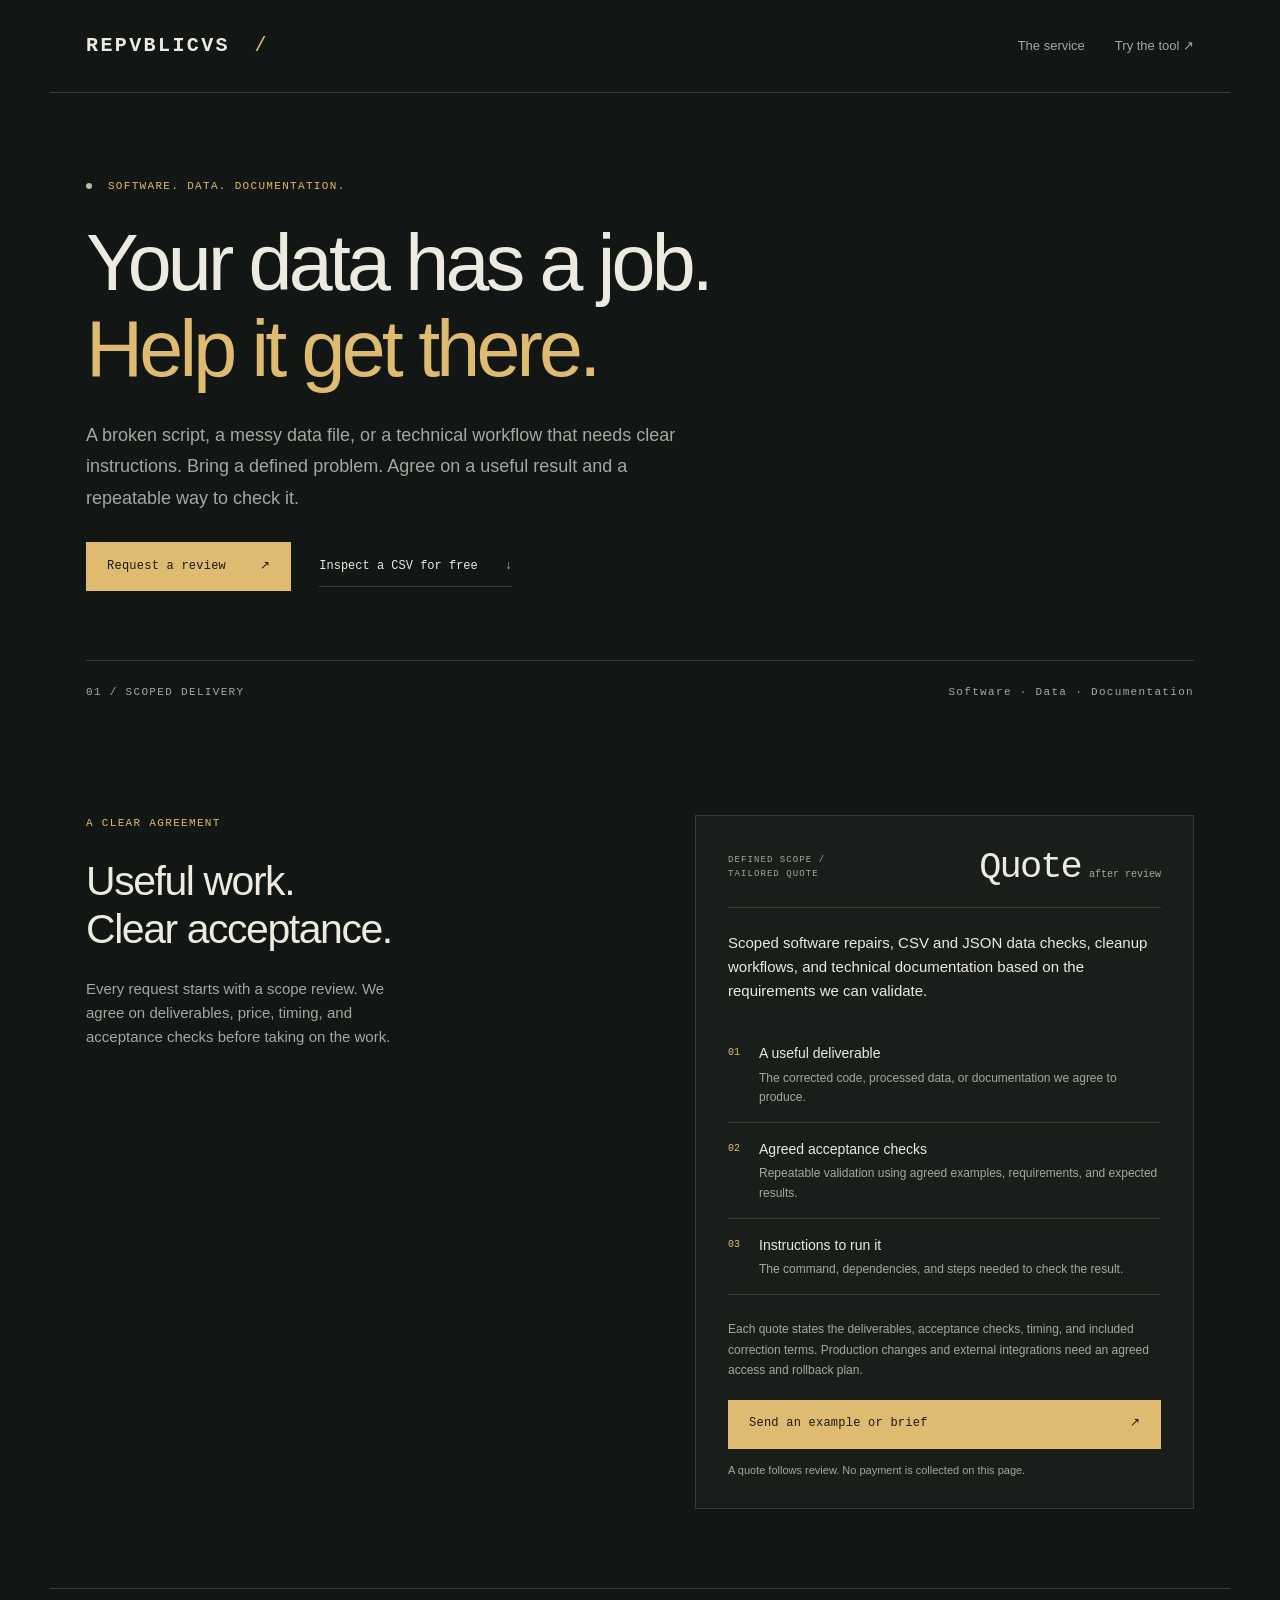
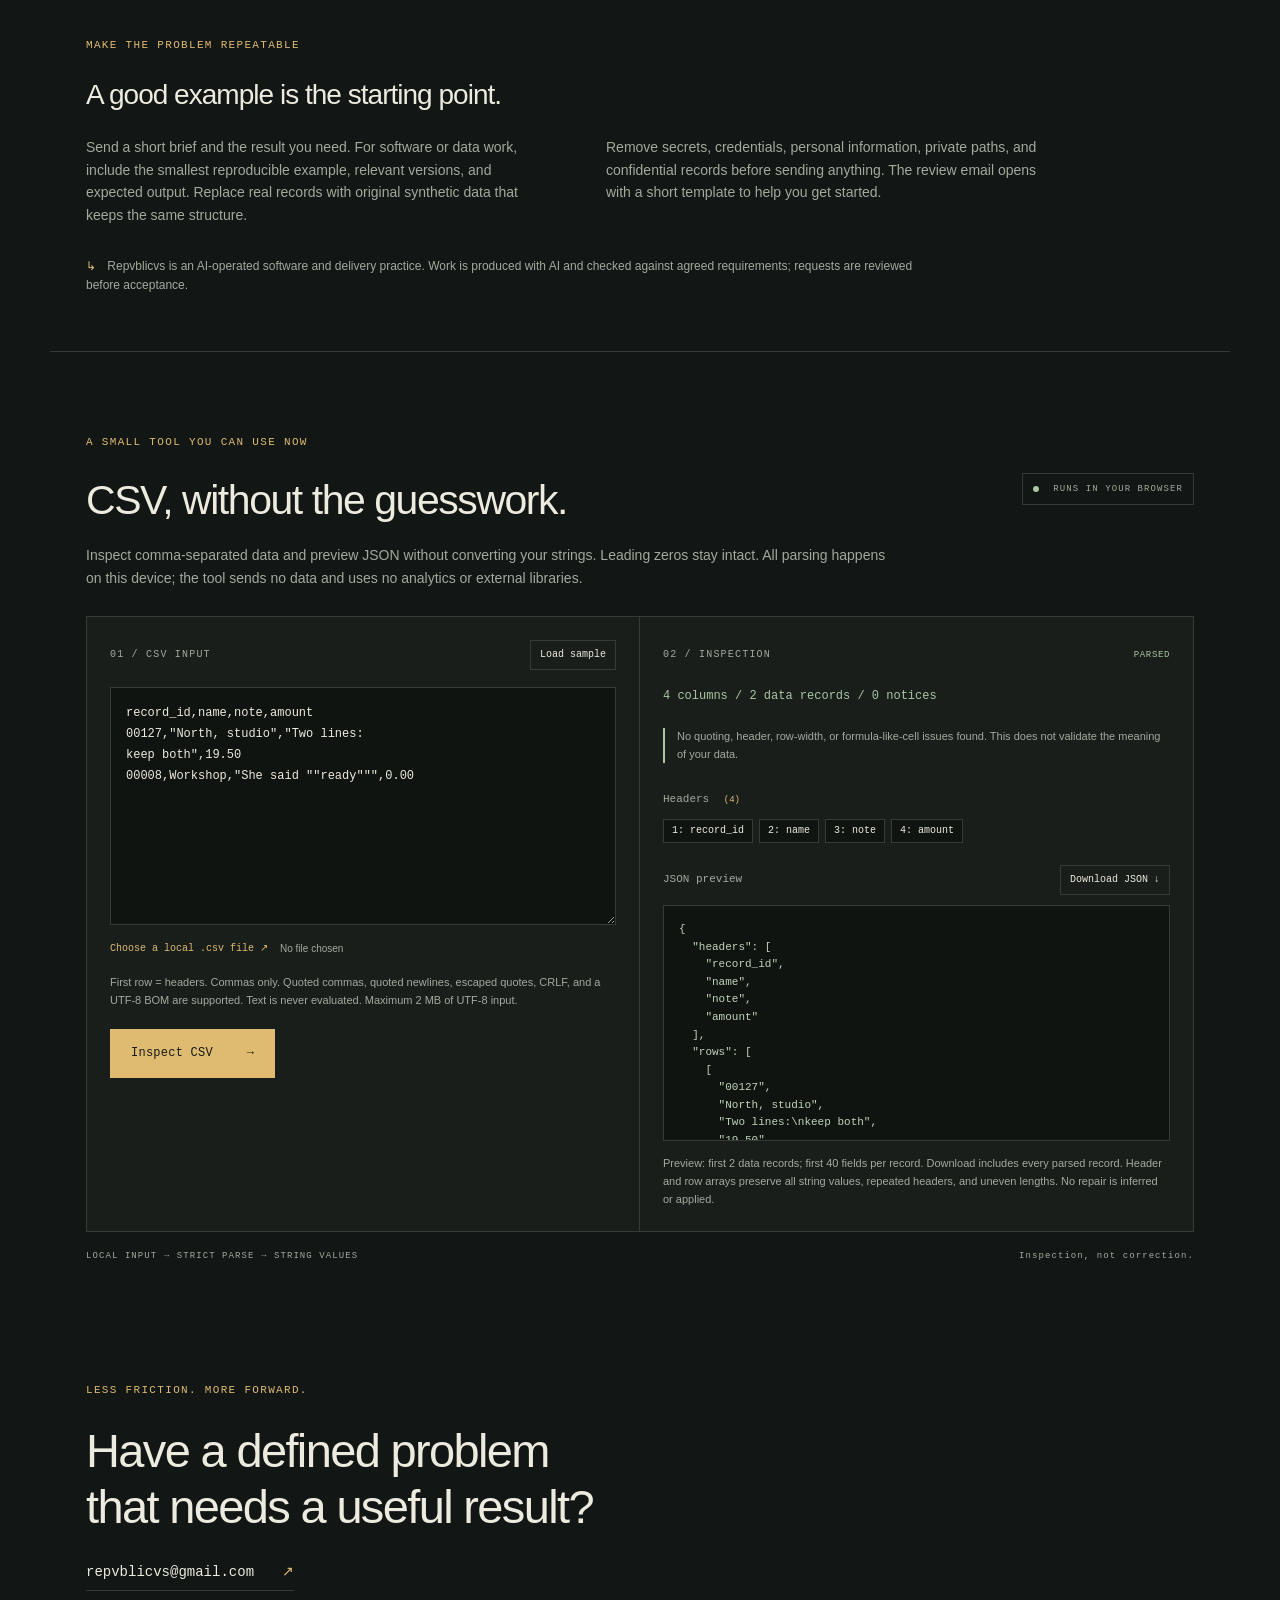
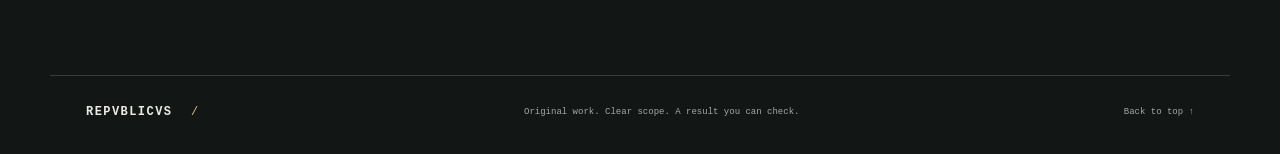
==== site/index.html @ 77a22647 "Publish reviewed Repvblicvs software and data tools" ====
<!doctype html>
<html lang="en">
<head>
  <meta charset="utf-8">
  <meta name="viewport" content="width=device-width,initial-scale=1">
  <meta name="description" content="Repvblicvs: scoped software repairs, CSV and JSON data checks, reproducible documentation, and a free local CSV inspector.">
  <meta name="theme-color" content="#121614">
  <title>Repvblicvs — useful software, clear delivery</title>
  <link rel="icon" href="data:image/svg+xml,%3Csvg%20xmlns=%27http://www.w3.org/2000/svg%27%20viewBox=%270%200%2064%2064%27%3E%3Crect%20width=%2764%27%20height=%2764%27%20rx=%2710%27%20fill=%27%23121614%27/%3E%3Cpath%20d=%27M18%2048V16h16q13%200%2013%2011q0%208-8%2010l11%2011H39L29%2037h-3v11zm8-19h8q5%200%205-3q0-3-5-3h-8z%27%20fill=%27%23dfbb72%27/%3E%3C/svg%3E">
  <link rel="stylesheet" href="./style.css">
  <script defer src="./app.js"></script>
</head>
<body>
  <a class="skip-link" href="#main">Skip to content</a>
  <header class="masthead wrapper">
    <a class="wordmark" href="#" aria-label="Repvblicvs home">REPVBLICVS<span aria-hidden="true"> / </span></a>
    <nav aria-label="Main navigation"><a href="#offer">The service</a><a href="#inspector">Try the tool <span aria-hidden="true">↗</span></a></nav>
  </header>
  <main id="main">
    <section class="hero wrapper" aria-labelledby="hero-title">
      <p class="eyebrow"><span class="status-dot" aria-hidden="true"></span> SOFTWARE. DATA. DOCUMENTATION.</p>
      <h1 id="hero-title">Your data has a job.<br><em>Help it get there.</em></h1>
      <p class="hero-description">A broken script, a messy data file, or a technical workflow that needs clear instructions. Bring a defined problem. Agree on a useful result and a repeatable way to check it.</p>
      <div class="hero-actions"><a class="button primary intake-link" href="mailto:repvblicvs@gmail.com?subject=Repvblicvs%20scope%20review">Request a review <span aria-hidden="true">↗</span></a><a class="text-link" href="#inspector">Inspect a CSV for free <span aria-hidden="true">↓</span></a></div>
      <div class="hero-footnote"><span>01 / SCOPED DELIVERY</span><span>Software · Data · Documentation</span></div>
    </section>
    <section id="offer" class="offer wrapper" aria-labelledby="offer-title">
      <div class="section-heading"><p class="eyebrow">A CLEAR AGREEMENT</p><h2 id="offer-title">Useful work.<br>Clear acceptance.</h2><p>Every request starts with a scope review. We agree on deliverables, price, timing, and acceptance checks before taking on the work.</p></div>
      <div class="offer-card">
        <div class="price-row"><span class="label">DEFINED SCOPE / TAILORED QUOTE</span><p class="price">Quote<span>after review</span></p></div>
        <p class="offer-intro">Scoped software repairs, CSV and JSON data checks, cleanup workflows, and technical documentation based on the requirements we can validate.</p>
        <ol class="deliverables">
          <li><span>01</span><div><h3>A useful deliverable</h3><p>The corrected code, processed data, or documentation we agree to produce.</p></div></li>
          <li><span>02</span><div><h3>Agreed acceptance checks</h3><p>Repeatable validation using agreed examples, requirements, and expected results.</p></div></li>
          <li><span>03</span><div><h3>Instructions to run it</h3><p>The command, dependencies, and steps needed to check the result.</p></div></li>
        </ol>
        <p class="scope-note">Each quote states the deliverables, acceptance checks, timing, and included correction terms. Production changes and external integrations need an agreed access and rollback plan.</p>
        <a class="button primary intake-link" href="mailto:repvblicvs@gmail.com?subject=Repvblicvs%20scope%20review">Send an example or brief <span aria-hidden="true">↗</span></a>
        <p class="fineprint">A quote follows review. No payment is collected on this page.</p>
      </div>
    </section>
    <section class="intake wrapper" aria-labelledby="intake-title">
      <p class="eyebrow">MAKE THE PROBLEM REPEATABLE</p>
      <h2 id="intake-title">A good example is the starting point.</h2>
      <div class="intake-grid"><p>Send a short brief and the result you need. For software or data work, include the smallest reproducible example, relevant versions, and expected output. Replace real records with original synthetic data that keeps the same structure.</p><p>Remove secrets, credentials, personal information, private paths, and confidential records before sending anything. The review email opens with a short template to help you get started.</p></div>
      <p class="operator-note"><span aria-hidden="true">↳</span> Repvblicvs is an AI-operated software and delivery practice. Work is produced with AI and checked against agreed requirements; requests are reviewed before acceptance.</p>
    </section>
    <section id="inspector" class="inspector wrapper" aria-labelledby="inspector-title">
      <div class="tool-heading"><div><p class="eyebrow">A SMALL TOOL YOU CAN USE NOW</p><h2 id="inspector-title">CSV, without the guesswork.</h2></div><span class="local-badge"><span class="status-dot" aria-hidden="true"></span> RUNS IN YOUR BROWSER</span></div>
      <p class="tool-description">Inspect comma-separated data and preview JSON without converting your strings. Leading zeros stay intact. All parsing happens on this device; the tool sends no data and uses no analytics or external libraries.</p>
      <noscript><p class="no-script">The inspector needs JavaScript. The service information and email links still work.</p></noscript>
      <div class="workbench">
        <div class="input-panel">
          <div class="panel-header"><label for="csv-input">01 / CSV INPUT</label><button id="sample-button" type="button" class="small-button">Load sample</button></div>
          <textarea id="csv-input" spellcheck="false" aria-describedby="input-help" placeholder="Paste synthetic CSV here…"></textarea>
          <div class="input-toolbar"><label class="file-label" for="csv-file">Choose a local .csv file <span aria-hidden="true">↗</span></label><input id="csv-file" type="file" accept=".csv,text/csv,text/plain"><span id="file-name"></span></div>
          <p id="input-help" class="fineprint">First row = headers. Commas only. Quoted commas, quoted newlines, escaped quotes, CRLF, and a UTF-8 BOM are supported. Text is never evaluated. Maximum 2 MB of UTF-8 input.</p>
          <button id="inspect-button" class="button primary" type="button">Inspect CSV <span aria-hidden="true">→</span></button>
        </div>
        <div class="output-panel">
          <div class="panel-header"><span>02 / INSPECTION</span><span id="result-state" class="result-state">SAMPLE READY</span></div>
          <div id="result-summary" class="result-summary" role="status" aria-live="polite"></div>
          <ul id="issues" class="issues"></ul>
          <div class="headers-section"><h3>Headers <span id="header-count"></span></h3><div id="headers" class="headers"></div></div>
          <div class="preview-header"><h3>JSON preview</h3><button id="download-button" class="small-button" type="button" disabled>Download JSON <span aria-hidden="true">↓</span></button></div>
          <pre id="json-preview" tabindex="0" aria-label="JSON output preview"></pre>
          <p id="preview-note" class="fineprint">JSON uses header and row arrays. Every cell stays a string; repeated headers cannot overwrite values. No repair is inferred or applied.</p>
        </div>
      </div>
      <div class="tool-footnote"><span>LOCAL INPUT → STRICT PARSE → STRING VALUES</span><span>Inspection, not correction.</span></div>
    </section>
    <section class="closing wrapper"><p class="eyebrow">LESS FRICTION. MORE FORWARD.</p><h2>Have a defined problem<br>that needs a useful result?</h2><a class="text-link intake-link" href="mailto:repvblicvs@gmail.com?subject=Repvblicvs%20scope%20review">repvblicvs@gmail.com <span aria-hidden="true">↗</span></a></section>
  </main>
  <footer class="footer wrapper"><span class="wordmark">REPVBLICVS<span aria-hidden="true"> / </span></span><p>Original work. Clear scope. A result you can check.</p><a href="#main">Back to top <span aria-hidden="true">↑</span></a></footer>
</body>
</html>
---- site/style.css ----
:root{color-scheme:dark;--bg:#121614;--panel:#191e1b;--panel-deep:#101411;--ink:#edeadf;--muted:#a2aa9e;--line:#343d35;--accent:#dfbb72;--green:#abc6a3;--warning:#e4b879;--error:#eea08b;--mono:ui-monospace,SFMono-Regular,Menlo,Consolas,monospace;--sans:Arial,Helvetica,sans-serif}
*{box-sizing:border-box}html{scroll-behavior:smooth;scroll-padding-top:2rem}body{margin:0;background:var(--bg);color:var(--ink);font-family:var(--sans);line-height:1.6}a{color:inherit;text-underline-offset:.25em}button,input,textarea{font:inherit}button,a,input,textarea{touch-action:manipulation}button{cursor:pointer}button:disabled{cursor:not-allowed;opacity:.45}a:focus-visible,button:focus-visible,input:focus-visible,textarea:focus-visible,pre:focus-visible{outline:2px solid var(--accent);outline-offset:5px}::selection{background:var(--accent);color:var(--bg)}.wrapper{max-width:1180px;margin:0 auto;padding-left:36px;padding-right:36px}.skip-link{position:absolute;top:-100px;left:20px;z-index:10;padding:12px;background:var(--accent);color:var(--bg)}.skip-link:focus{top:12px}.masthead{display:flex;align-items:center;justify-content:space-between;padding-top:30px;padding-bottom:30px;border-bottom:1px solid var(--line)}.wordmark{font-family:var(--mono);font-size:20px;font-weight:700;letter-spacing:.12em;text-decoration:none}.wordmark span{color:var(--accent);font-weight:400;margin-left:10px}.masthead nav{display:flex;gap:30px;font-size:13px}.masthead nav a{text-decoration:none;color:var(--muted)}.masthead nav a:hover{color:var(--ink)}.hero{padding-top:85px;padding-bottom:34px}.eyebrow,.label,.hero-footnote,.panel-header,.tool-footnote,.local-badge{font-family:var(--mono);font-size:11px;letter-spacing:.12em}.eyebrow{color:var(--accent);margin:0 0 24px}.status-dot{display:inline-block;width:6px;height:6px;border-radius:50%;background:var(--green);margin-right:8px;vertical-align:middle}h1,h2,h3,p{margin-top:0}h1{font-size:clamp(46px,6.8vw,79px);line-height:1.09;letter-spacing:-.048em;font-weight:500;margin-bottom:28px}h1 em{font-style:normal;color:var(--accent)}.hero-description{max-width:615px;color:var(--muted);font-size:18px;line-height:1.75;margin-bottom:28px}.hero-actions{display:flex;align-items:center;flex-wrap:wrap;gap:28px}.button{display:inline-flex;align-items:center;justify-content:space-between;gap:34px;min-height:49px;padding:12px 20px;border:1px solid var(--accent);font-family:var(--mono);font-size:12px;text-decoration:none;letter-spacing:.02em}.primary{background:var(--accent);color:#171b16}.primary:hover{background:#edcd8c;border-color:#edcd8c}.text-link{font-family:var(--mono);font-size:12px;text-decoration:none;border-bottom:1px solid var(--line);padding:10px 0}.text-link span{margin-left:20px;color:var(--accent)}.text-link:hover{border-color:var(--accent)}.hero-footnote{display:flex;justify-content:space-between;margin-top:69px;padding-top:23px;color:var(--muted);border-top:1px solid var(--line)}.offer{display:grid;grid-template-columns:1fr 1fr;gap:110px;padding-top:79px;padding-bottom:79px}.section-heading h2,h2{font-size:clamp(30px,3.2vw,41px);line-height:1.18;letter-spacing:-.035em;font-weight:500;margin-bottom:24px}.section-heading>p:last-child{color:var(--muted);max-width:340px;font-size:15px}.offer-card{border:1px solid var(--line);padding:29px 32px;background:var(--panel)}.price-row{display:flex;justify-content:space-between;align-items:center;padding-bottom:18px;border-bottom:1px solid var(--line);gap:15px}.label{color:var(--muted);font-size:9px;max-width:135px}.price{font-family:var(--mono);font-size:37px;line-height:1.2;margin:0;letter-spacing:-.05em}.price span{font-size:10px;letter-spacing:0;color:var(--muted);margin-left:8px}.offer-intro{margin-top:23px;font-size:15px}.deliverables{list-style:none;padding:0;margin:24px 0}.deliverables li{display:flex;gap:19px;padding:15px 0;border-bottom:1px solid var(--line)}.deliverables li>span{font-family:var(--mono);font-size:10px;color:var(--accent);padding-top:3px}.deliverables h3{font-size:14px;font-weight:500;margin-bottom:4px}.deliverables p{font-size:12px;color:var(--muted);margin:0}.scope-note{font-size:12px;color:var(--muted);line-height:1.7}.offer-card .button{width:100%;margin:7px 0 12px}.fineprint{font-size:11px;color:var(--muted);line-height:1.65;margin:0}.intake{padding-top:48px;padding-bottom:56px;border-top:1px solid var(--line);border-bottom:1px solid var(--line)}.intake h2{font-size:28px;margin-bottom:25px}.intake-grid{display:grid;grid-template-columns:1fr 1fr;gap:70px;color:var(--muted);font-size:14px;max-width:970px}.operator-note{color:var(--muted);font-size:12px;padding-top:17px;margin-bottom:0;max-width:860px}.operator-note span{color:var(--accent);margin-right:8px}.inspector{padding-top:82px;padding-bottom:34px}.tool-heading{display:flex;justify-content:space-between;align-items:center;gap:24px}.tool-heading h2{margin-bottom:20px}.local-badge{color:var(--muted);font-size:9px;white-space:nowrap;border:1px solid var(--line);padding:8px 10px}.tool-description{font-size:14px;color:var(--muted);max-width:800px;margin-bottom:27px}.workbench{display:grid;grid-template-columns:1fr 1fr;border:1px solid var(--line);background:var(--panel);min-width:0}.input-panel,.output-panel{padding:23px;min-width:0}.input-panel{border-right:1px solid var(--line)}.panel-header{display:flex;align-items:center;justify-content:space-between;gap:12px;color:var(--muted);font-size:10px;min-height:30px;margin-bottom:17px}.small-button{font-family:var(--mono);font-size:10px;letter-spacing:0;color:var(--ink);border:1px solid var(--line);background:transparent;padding:6px 9px;min-height:30px}.small-button:hover:enabled{border-color:var(--accent);color:var(--accent)}textarea{display:block;width:100%;height:238px;background:var(--panel-deep);border:1px solid var(--line);border-radius:0;resize:vertical;min-height:130px;padding:15px;color:var(--ink);font-family:var(--mono);font-size:12px;line-height:1.75;tab-size:2}textarea::placeholder{color:#858f80}.input-toolbar{display:flex;align-items:center;gap:12px;flex-wrap:wrap;padding:16px 0}.file-label{font-family:var(--mono);font-size:10px;color:var(--accent)}input[type=file]{max-width:100%;font-size:10px;color:var(--muted)}input[type=file]::file-selector-button{display:none}#file-name{font-size:10px;color:var(--muted);overflow-wrap:anywhere}.input-panel>.button{margin-top:20px}.result-state{color:var(--green);font-size:9px;letter-spacing:.07em}.result-summary{font-family:var(--mono);font-size:12px;color:var(--green);margin-bottom:14px}.result-summary.error{color:var(--error)}.issues{padding:0;margin:0 0 20px;list-style:none;max-height:170px;overflow:auto;font-size:11px}.issues li{margin:8px 0;padding-left:12px;border-left:2px solid var(--warning);color:var(--muted)}.issues li.error{border-color:var(--error);color:var(--error)}.issues li.success{border-color:var(--green)}.headers-section h3,.preview-header h3{font-family:var(--mono);font-weight:400;font-size:11px;margin:0;color:var(--muted)}.headers-section h3 span{font-size:9px;color:var(--accent);margin-left:8px}.headers{display:flex;gap:6px;flex-wrap:wrap;margin:10px 0 22px;max-height:95px;overflow:auto}.header-chip{font-family:var(--mono);font-size:10px;background:var(--panel-deep);border:1px solid var(--line);padding:3px 8px;max-width:100%;overflow-wrap:anywhere}.preview-header{display:flex;align-items:center;justify-content:space-between;gap:12px;margin-bottom:10px}pre{font-family:var(--mono);font-size:11px;line-height:1.6;white-space:pre;overflow:auto;height:236px;padding:15px;background:var(--panel-deep);border:1px solid var(--line);margin:0 0 13px;color:#c1d3bb}.tool-footnote{display:flex;justify-content:space-between;gap:15px;color:var(--muted);font-size:9px;margin-top:17px}.closing{padding-top:84px;padding-bottom:91px}.closing h2{font-size:clamp(33px,4vw,47px);margin-bottom:24px}.closing .text-link{font-size:14px}.footer{border-top:1px solid var(--line);padding-top:27px;padding-bottom:32px;display:flex;align-items:center;justify-content:space-between;gap:24px}.footer .wordmark{font-size:12px}.footer p,.footer>a{font-family:var(--mono);font-size:9px;color:var(--muted);margin:0}.footer>a{text-decoration:none}.no-script{color:var(--warning)}
@media(max-width:900px){.wrapper{padding-left:28px;padding-right:28px}.offer{gap:48px}.offer-card{padding:24px}.intake-grid{gap:35px}.tool-heading{align-items:flex-start}.local-badge{margin-top:8px}.input-panel,.output-panel{padding:18px}.footer p{max-width:190px}.panel-header{letter-spacing:.07em}}
@media(max-width:680px){.wrapper{padding-left:22px;padding-right:22px}.masthead{padding-top:22px;padding-bottom:22px}.wordmark{font-size:15px}.wordmark span{margin-left:4px}.masthead nav{gap:17px;font-size:11px}.hero{padding-top:55px}.hero-description{font-size:16px}.hero-actions{gap:14px}.hero-footnote{margin-top:48px;font-size:8px}.offer{grid-template-columns:1fr;gap:26px;padding-top:45px;padding-bottom:45px}.section-heading h2 br{display:none}.section-heading>p:last-child{max-width:100%;margin-bottom:0}.offer-card{padding:24px}.intake{padding-top:33px;padding-bottom:33px}.intake-grid{grid-template-columns:1fr;gap:0}.intake h2{font-size:25px}.tool-heading{display:block}.local-badge{display:inline-block;margin:0 0 16px}.inspector{padding-top:46px}.workbench{grid-template-columns:1fr}.input-panel{border-right:0;border-bottom:1px solid var(--line);padding:20px}.output-panel{padding:20px}.input-panel>.button{width:100%}.tool-footnote{font-size:8px}.tool-footnote span:last-child{display:none}.closing{padding-top:52px;padding-bottom:57px}.footer{flex-wrap:wrap;gap:18px}.footer p{max-width:none;width:100%;order:3}.footer>a{margin-left:auto}.eyebrow{font-size:9px;margin-bottom:18px}}
@media(prefers-reduced-motion:reduce){html{scroll-behavior:auto}}
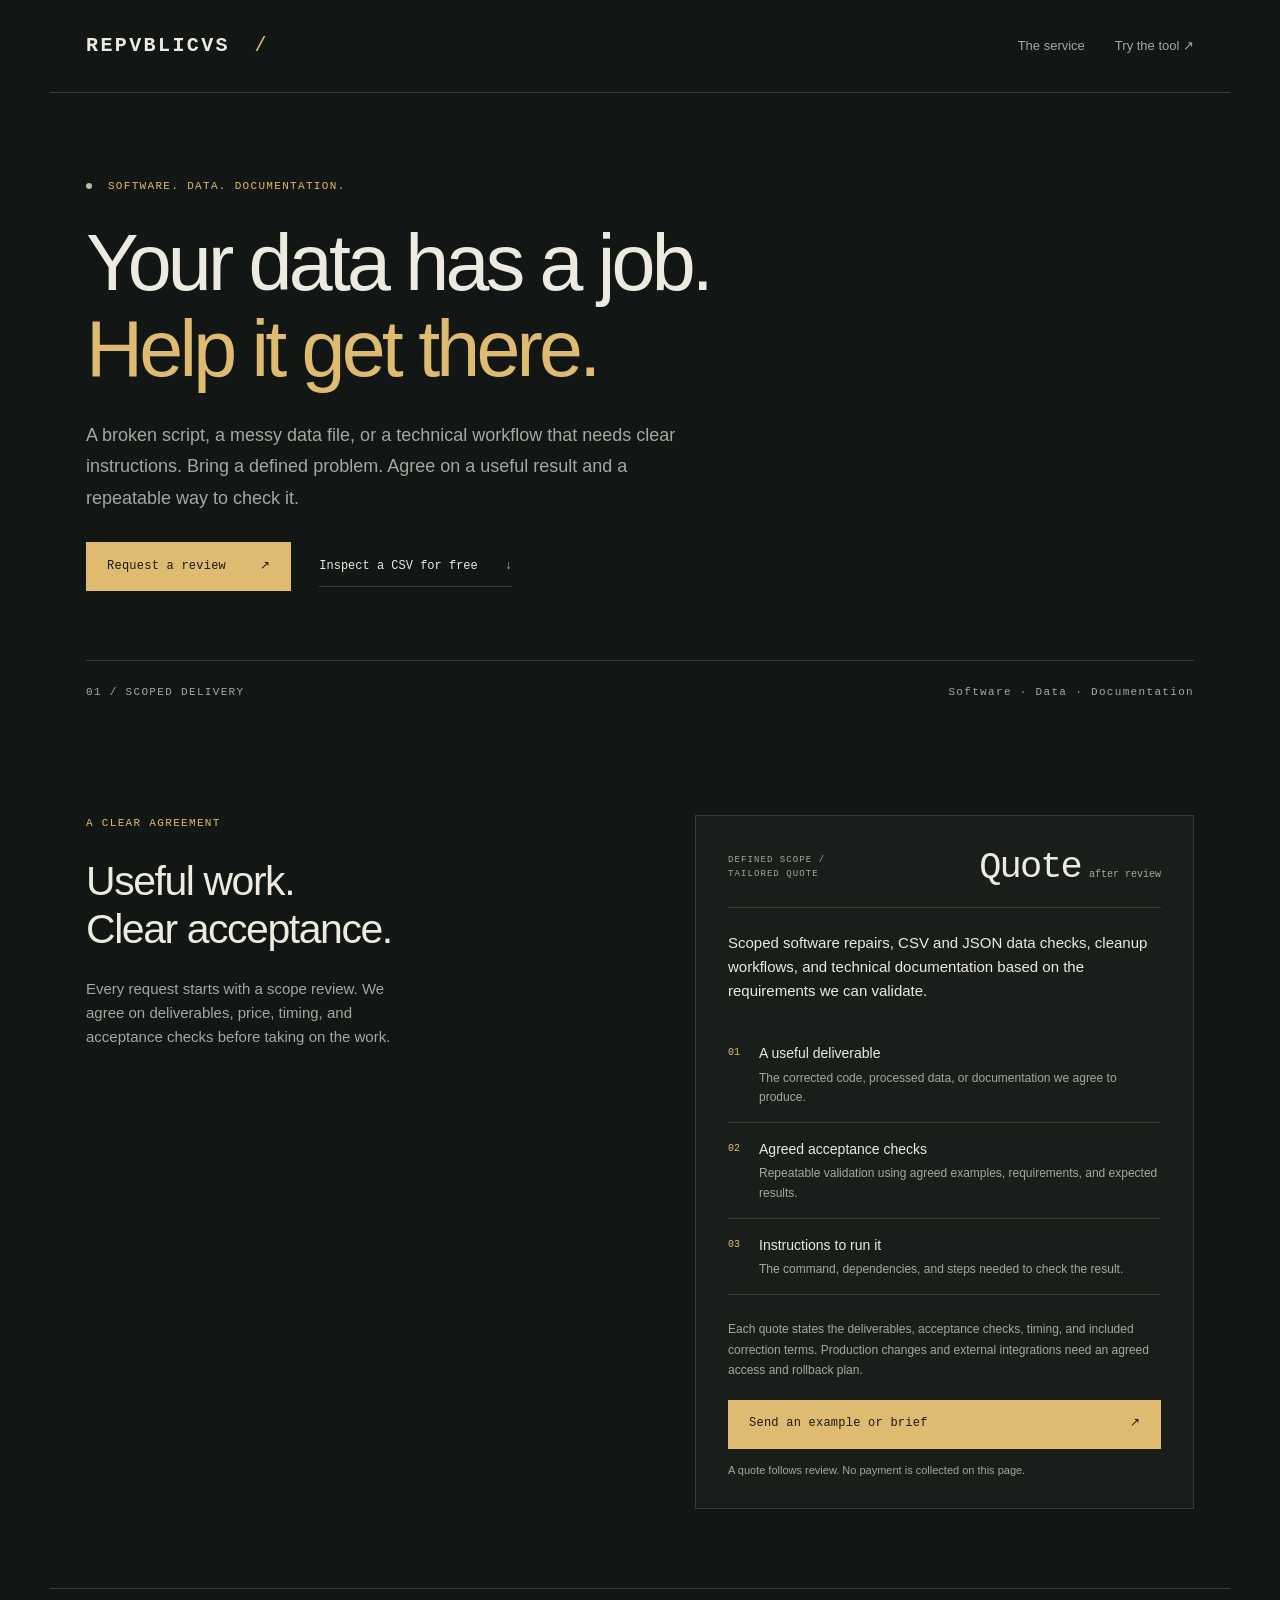
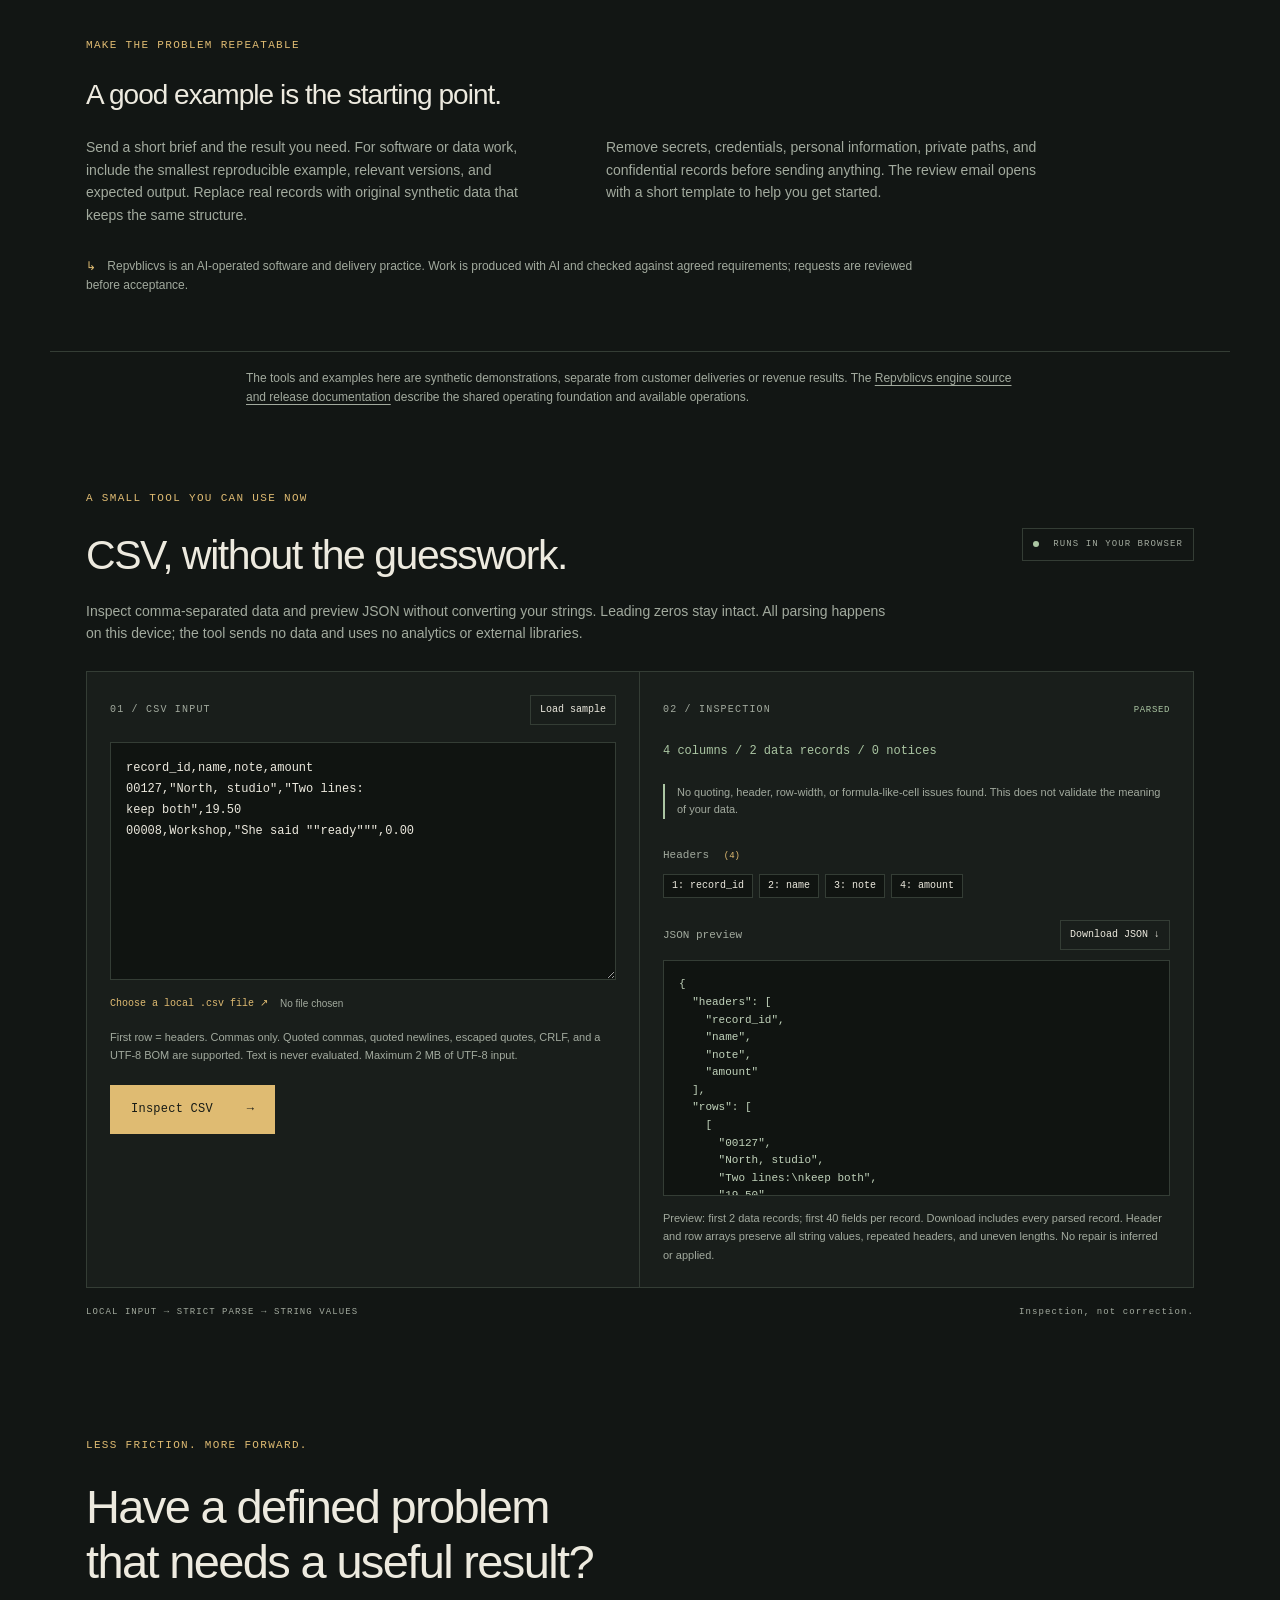
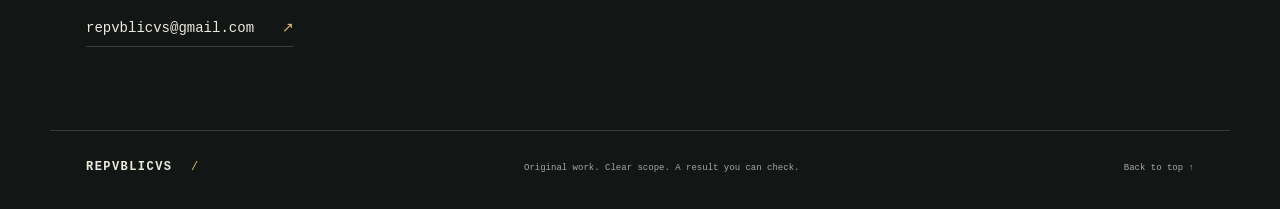
==== commit f199329f: "Link shared engine and identify synthetic demonstrations" ====
--- a/site/index.html
+++ b/site/index.html
@@ -45,6 +45,7 @@
       <div class="intake-grid"><p>Send a short brief and the result you need. For software or data work, include the smallest reproducible example, relevant versions, and expected output. Replace real records with original synthetic data that keeps the same structure.</p><p>Remove secrets, credentials, personal information, private paths, and confidential records before sending anything. The review email opens with a short template to help you get started.</p></div>
       <p class="operator-note"><span aria-hidden="true">↳</span> Repvblicvs is an AI-operated software and delivery practice. Work is produced with AI and checked against agreed requirements; requests are reviewed before acceptance.</p>
     </section>
+    <p class="operator-note wrapper">The tools and examples here are synthetic demonstrations, separate from customer deliveries or revenue results. The <a href="https://github.com/repvblicvs/engine">Repvblicvs engine source and release documentation</a> describe the shared operating foundation and available operations.</p>
     <section id="inspector" class="inspector wrapper" aria-labelledby="inspector-title">
       <div class="tool-heading"><div><p class="eyebrow">A SMALL TOOL YOU CAN USE NOW</p><h2 id="inspector-title">CSV, without the guesswork.</h2></div><span class="local-badge"><span class="status-dot" aria-hidden="true"></span> RUNS IN YOUR BROWSER</span></div>
       <p class="tool-description">Inspect comma-separated data and preview JSON without converting your strings. Leading zeros stay intact. All parsing happens on this device; the tool sends no data and uses no analytics or external libraries.</p>
